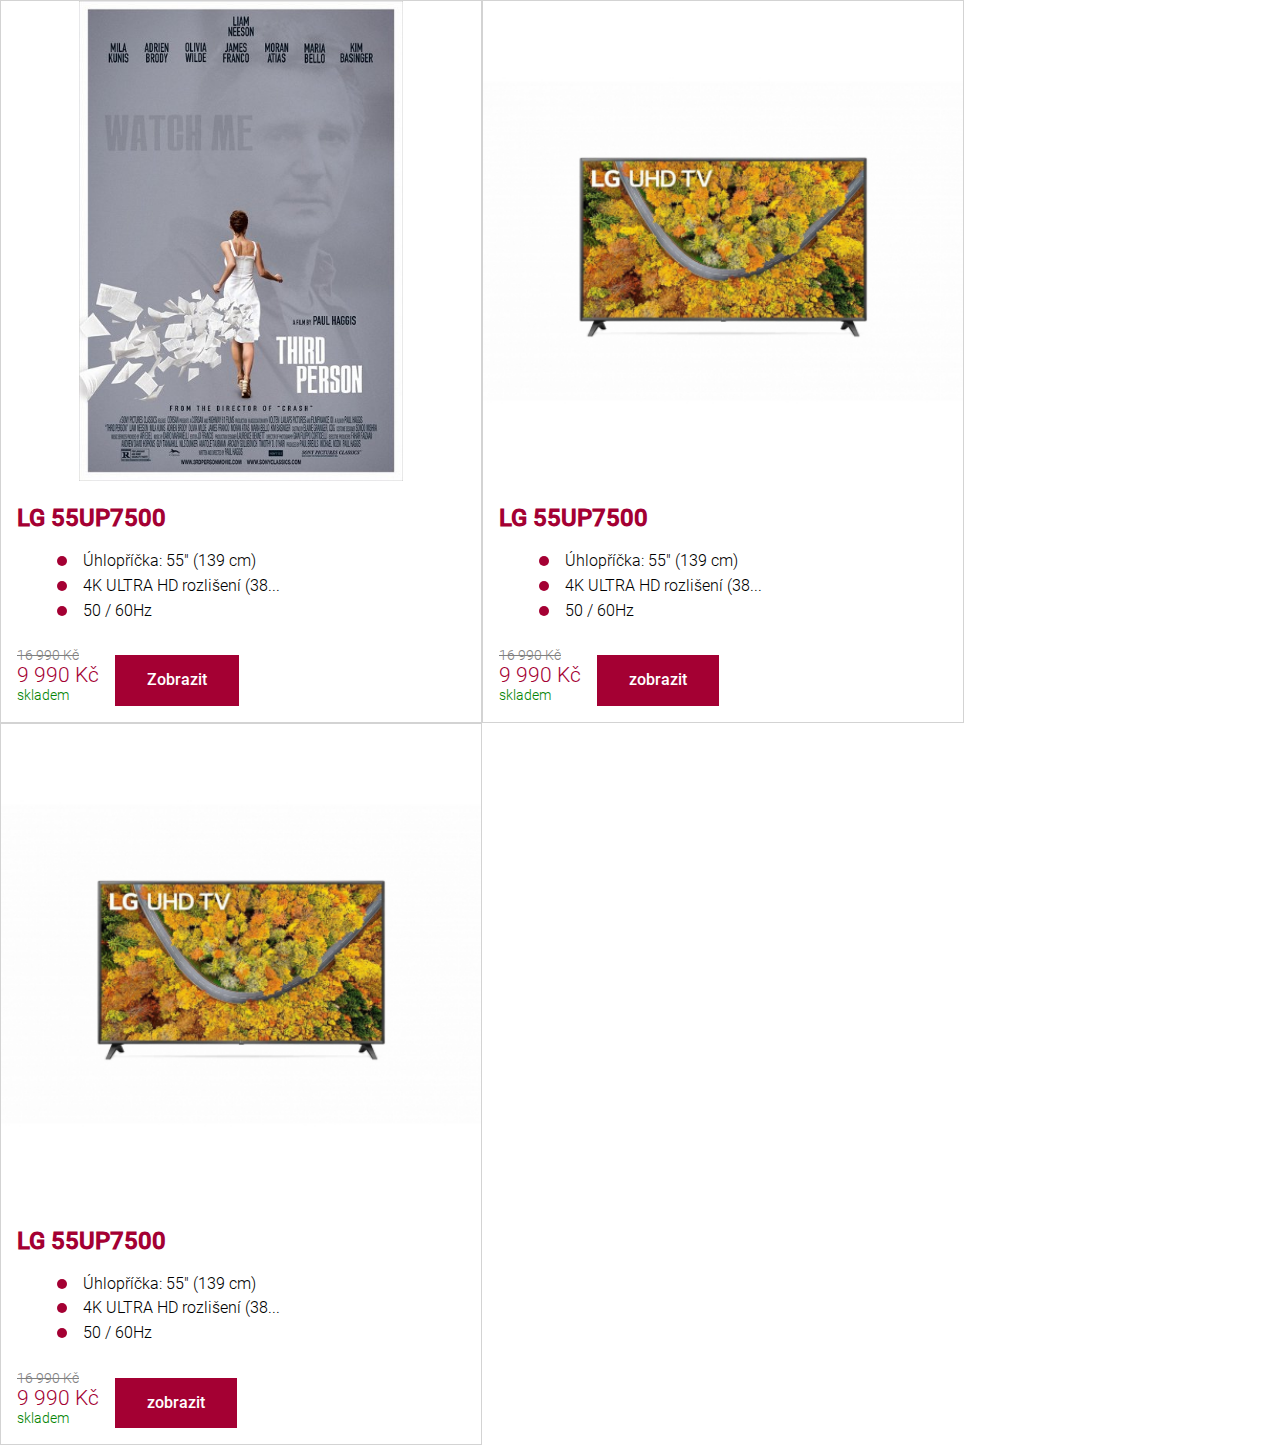
==== index.html @ 321ce1a9 "index_out" ====
<!DOCTYPE html>
<html lang="en">
<head>
    <meta charset="UTF-8">
    <meta http-equiv="X-UA-Compatible" content="IE=edge">
    <meta name="viewport" content="width=device-width, initial-scale=1.0">
    <title>Document</title>
    <link rel="stylesheet" href="./styles/normalize.css">
    <link rel="stylesheet" href="./styles/main.css">
</head>
<body>
<div class="cards">
    <div class="card">
        <header class="card__heading">
            <img class="card__img" src="./img/158462872_0a2f38.jpg" alt="Televize žlutá">
            <h2>
                <a class="card__itemname" href="#">LG 55UP7500</a>
            </h2>
        </header>
        <div class="card__body">
            <ul>
                <li >Úhlopříčka: 55" (139 cm)</li>
                <li>4K ULTRA HD rozlišení (38...</li>
                <li>50 / 60Hz </li>
            </ul>
        </div>
        <footer class="card__footer">
            <div class="card__foottext">
                <p class="card_textskrtnuty"><s>16 990 Kč</s></p>
                <p class="card_textcena">9 990 Kč</p>
                <p class="card__dostupnost">skladem</p>
            </div>
            <div class="btn">
                <a class="card__btn" href="#">Zobrazit</a>
            </div>    
        </footer>
    </div>
    <div class="card">
        <header class="card__heading">
            <img class="card__img" src="./img/lg-55up7500.jpg" alt="Televize žlutá">
            <h2>
                <a class="card__itemname" href="#">LG 55UP7500</a>
            </h2>
        </header>
        <div class="card__body">
            <ul>
                <li >Úhlopříčka: 55" (139 cm)</li>
                <li>4K ULTRA HD rozlišení (38...</li>
                <li>50 / 60Hz </li>
            </ul>
        </div>
        <footer class="card__footer">
            <div class="card__foottext">
                <p class="card_textskrtnuty"><s>16 990 Kč</s></p>
                <p class="card_textcena">9 990 Kč</p>
                <p class="card__dostupnost">skladem</p>
            </div>
            <div class="btn">
                <a class="card__btn" href="#">zobrazit</a>
            </div>    
        </footer>
    </div>
    <div class="card">
        <header class="card__heading">
            <img class="card__img" src="./img/lg-55up7500.jpg" alt="Televize žlutá">
            <h2>
                <a class="card__itemname" href="#">LG 55UP7500</a>
            </h2>
        </header>
        <div class="card__body">
            <ul>
                <li >Úhlopříčka: 55" (139 cm)</li>
                <li>4K ULTRA HD rozlišení (38...</li>
                <li>50 / 60Hz </li>
            </ul>
        </div>
        <footer class="card__footer">
            <div class="card__foottext">
                <p class="card_textskrtnuty"><s>16 990 Kč</s></p>
                <p class="card_textcena">9 990 Kč</p>
                <p class="card__dostupnost">skladem</p>
            </div>
            <div class="btn">
                <a class="card__btn" href="#">zobrazit</a>
            </div>    
        </footer>
    </div>
</div>    

</body>
</html>
---- styles/main.css ----
@font-face {
    font-family: "Roboto_Medium";
    src: url(../fonts/Roboto-Medium.ttf);
  }
@font-face {
    font-family: "Roboto_Light";
    src: url(../fonts/Roboto-Light.ttf);
  }
.cards{
    margin: 0;
    padding: 0;
    display: flex;
    flex-wrap: wrap;
}
.card{
    border: 1px solid lightgray;
    max-width: 30rem;
    max-height: 50rem;
    display: inline-flex;
    margin: 0 ;
    flex-wrap: wrap;
    
}
/*i*/
.card__img{
    width: 100%;
    margin:0;
    max-height: 30rem;
    object-fit: contain;
}
p{
    margin: 0;
}

.card__itemname{
    text-decoration: none;
    font-size: 24px;
    color: #a40033;
    padding-left: 1rem;
    font-family: Roboto_Medium;
    padding-bottom: 0;
    margin-bottom: 0;
}
li{
    
    padding:0.2rem;
    padding-left: 1rem;
    list-style: none;
    font-family: Roboto_Light;
    padding-right: 10rem;
}
li::before{
    content:" ";
    margin-right: 1rem;
    display:inline-block;
    width:10px;
    height: 10px;
    background-color:#a40033;
    border-radius: 10px;
}
.card__body{
    display:flex;
    flex-grow: 1;
}

.card_textskrtnuty{
    color:grey;
    font-size: 14px;
    padding-top: 0.5rem;
}

.card__body{
    display:flex;
    flex-grow: 1;
}



.card__heading{
    width: 100%;
}

.card__foottext{
    padding-left: 1rem;
    display: flex;
    font-family: Roboto_Light;
    margin: 0;
    align-content: baseline;
    flex-direction: column;
    justify-content: baseline;
    height: 100%;
}
.card_textcena{
    font-size:21px;
    color: #a40033;
}
.card__dostupnost{
    color: #028402;
    font-size:14px;
}
.card__btn{
    padding: 1rem 2rem ;
    background-color: #a40033;
    text-decoration: none;
    color: #fff;
    font-family: Roboto_Medium; 
}
.btn{
    flex-grow: 1;
    justify-content: right;
    display: flex;
    margin: 1rem;
    
}
.card__footer{
    display: flex;
    justify-content:space-between;
    /*width: 100%;
    height: min-content;*/
}
h2{
    margin-bottom: 0;
    margin-left: 0;
}
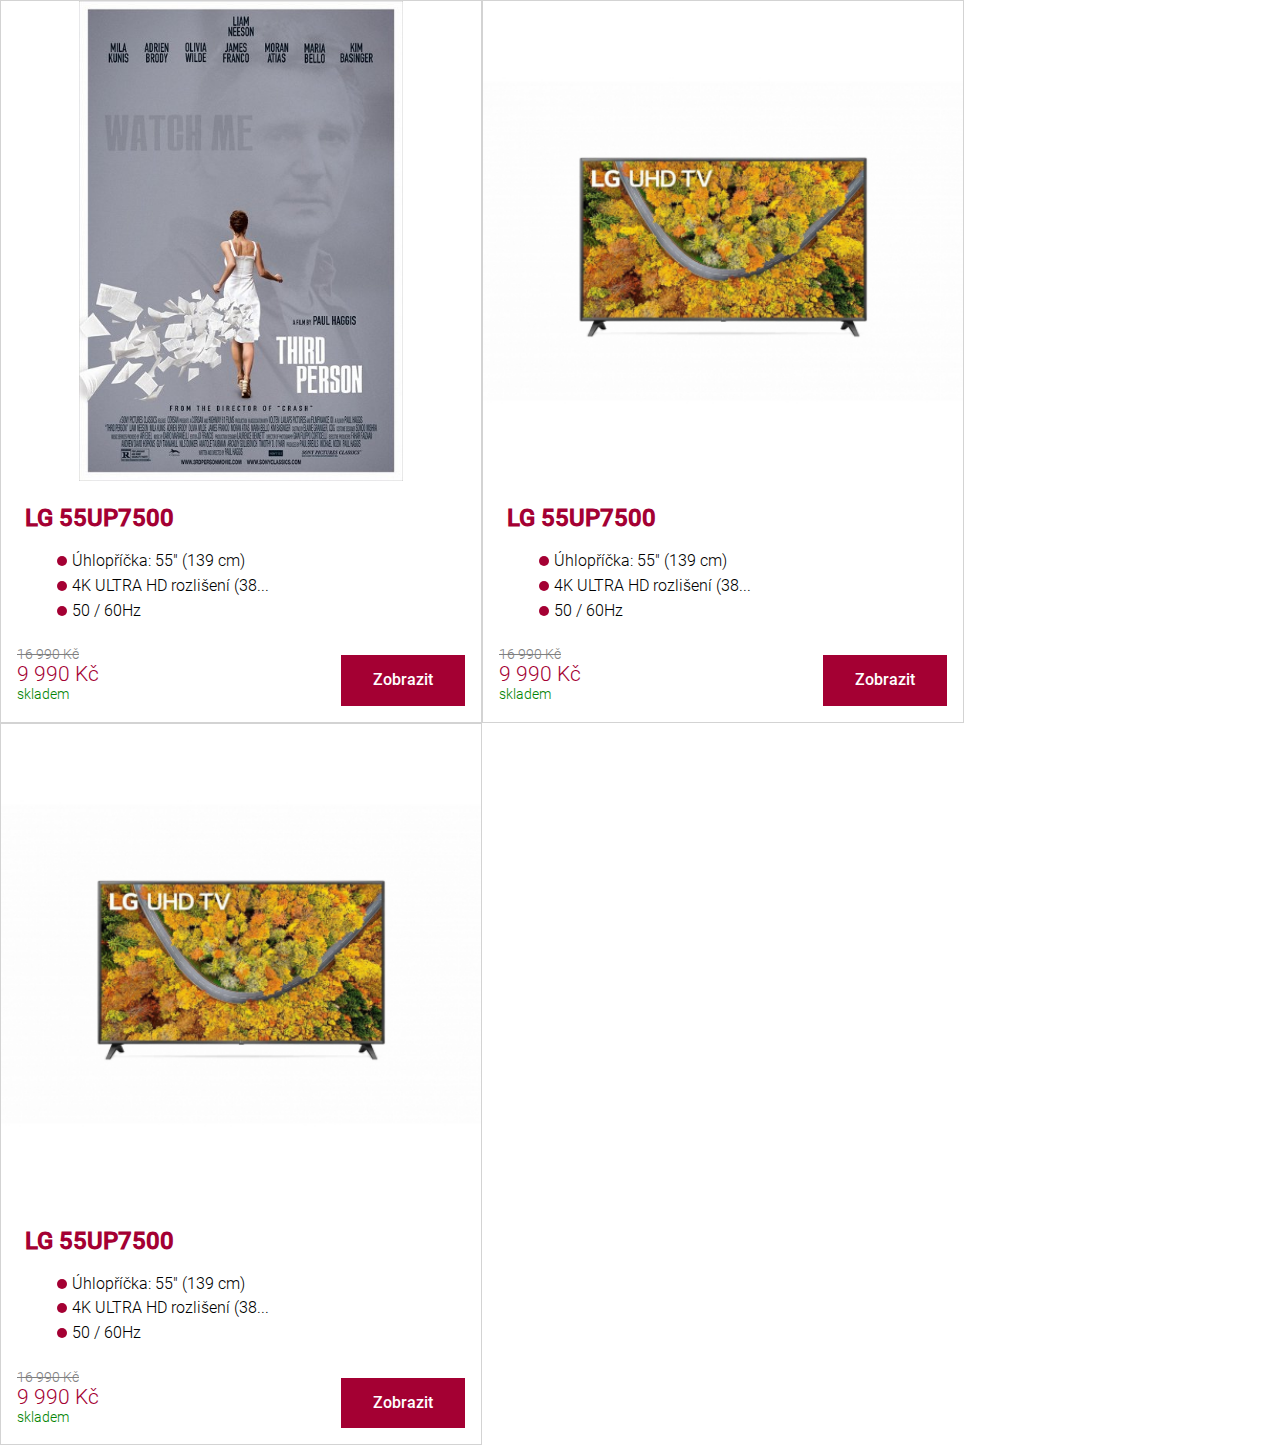
==== commit 2d1de4cd: "10_11_2022" ====
--- a/index.html
+++ b/index.html
@@ -56,7 +56,7 @@
                 <p class="card__dostupnost">skladem</p>
             </div>
             <div class="btn">
-                <a class="card__btn" href="#">zobrazit</a>
+                <a class="card__btn" href="#">Zobrazit</a>
             </div>    
         </footer>
     </div>
@@ -72,6 +72,7 @@
                 <li >Úhlopříčka: 55" (139 cm)</li>
                 <li>4K ULTRA HD rozlišení (38...</li>
                 <li>50 / 60Hz </li>
+                
             </ul>
         </div>
         <footer class="card__footer">
@@ -81,7 +82,7 @@
                 <p class="card__dostupnost">skladem</p>
             </div>
             <div class="btn">
-                <a class="card__btn" href="#">zobrazit</a>
+                <a class="card__btn" href="#">Zobrazit</a>
             </div>    
         </footer>
     </div>
--- a/styles/main.css
+++ b/styles/main.css
@@ -14,18 +14,18 @@
 }
 .card{
     border: 1px solid lightgray;
-    max-width: 30rem;
-    max-height: 50rem;
+    max-width: 30em;
+    max-height: 50em;
     display: inline-flex;
     margin: 0 ;
     flex-wrap: wrap;
-    
+   
 }
-/*i*/
+
 .card__img{
     width: 100%;
     margin:0;
-    max-height: 30rem;
+    max-height: 30em;
     object-fit: contain;
 }
 p{
@@ -36,22 +36,22 @@
     text-decoration: none;
     font-size: 24px;
     color: #a40033;
-    padding-left: 1rem;
+    padding-left: 1em;
     font-family: Roboto_Medium;
     padding-bottom: 0;
     margin-bottom: 0;
 }
 li{
     
-    padding:0.2rem;
-    padding-left: 1rem;
+    padding:0.2em;
+    padding-left: 1em;
     list-style: none;
     font-family: Roboto_Light;
-    padding-right: 10rem;
+    padding-right: 10em;
 }
 li::before{
     content:" ";
-    margin-right: 1rem;
+    margin-right: .3em;
     display:inline-block;
     width:10px;
     height: 10px;
@@ -61,12 +61,14 @@
 .card__body{
     display:flex;
     flex-grow: 1;
+    overflow: hidden;
+    max-height: 10em;
 }
 
 .card_textskrtnuty{
     color:grey;
     font-size: 14px;
-    padding-top: 0.5rem;
+    padding-top: 0.5em;
 }
 
 .card__body{
@@ -81,7 +83,7 @@
 }
 
 .card__foottext{
-    padding-left: 1rem;
+    padding-left: 1em;
     display: flex;
     font-family: Roboto_Light;
     margin: 0;
@@ -99,24 +101,24 @@
     font-size:14px;
 }
 .card__btn{
-    padding: 1rem 2rem ;
+    padding: 1em 2em ;
     background-color: #a40033;
     text-decoration: none;
     color: #fff;
     font-family: Roboto_Medium; 
 }
 .btn{
-    flex-grow: 1;
     justify-content: right;
     display: flex;
-    margin: 1rem;
-    
+    margin: 1em;
+    flex-direction: flex-end;
 }
 .card__footer{
     display: flex;
     justify-content:space-between;
-    /*width: 100%;
-    height: min-content;*/
+    width: 100%;
+    height: min-content;
+    max-height:10em;
 }
 h2{
     margin-bottom: 0;
